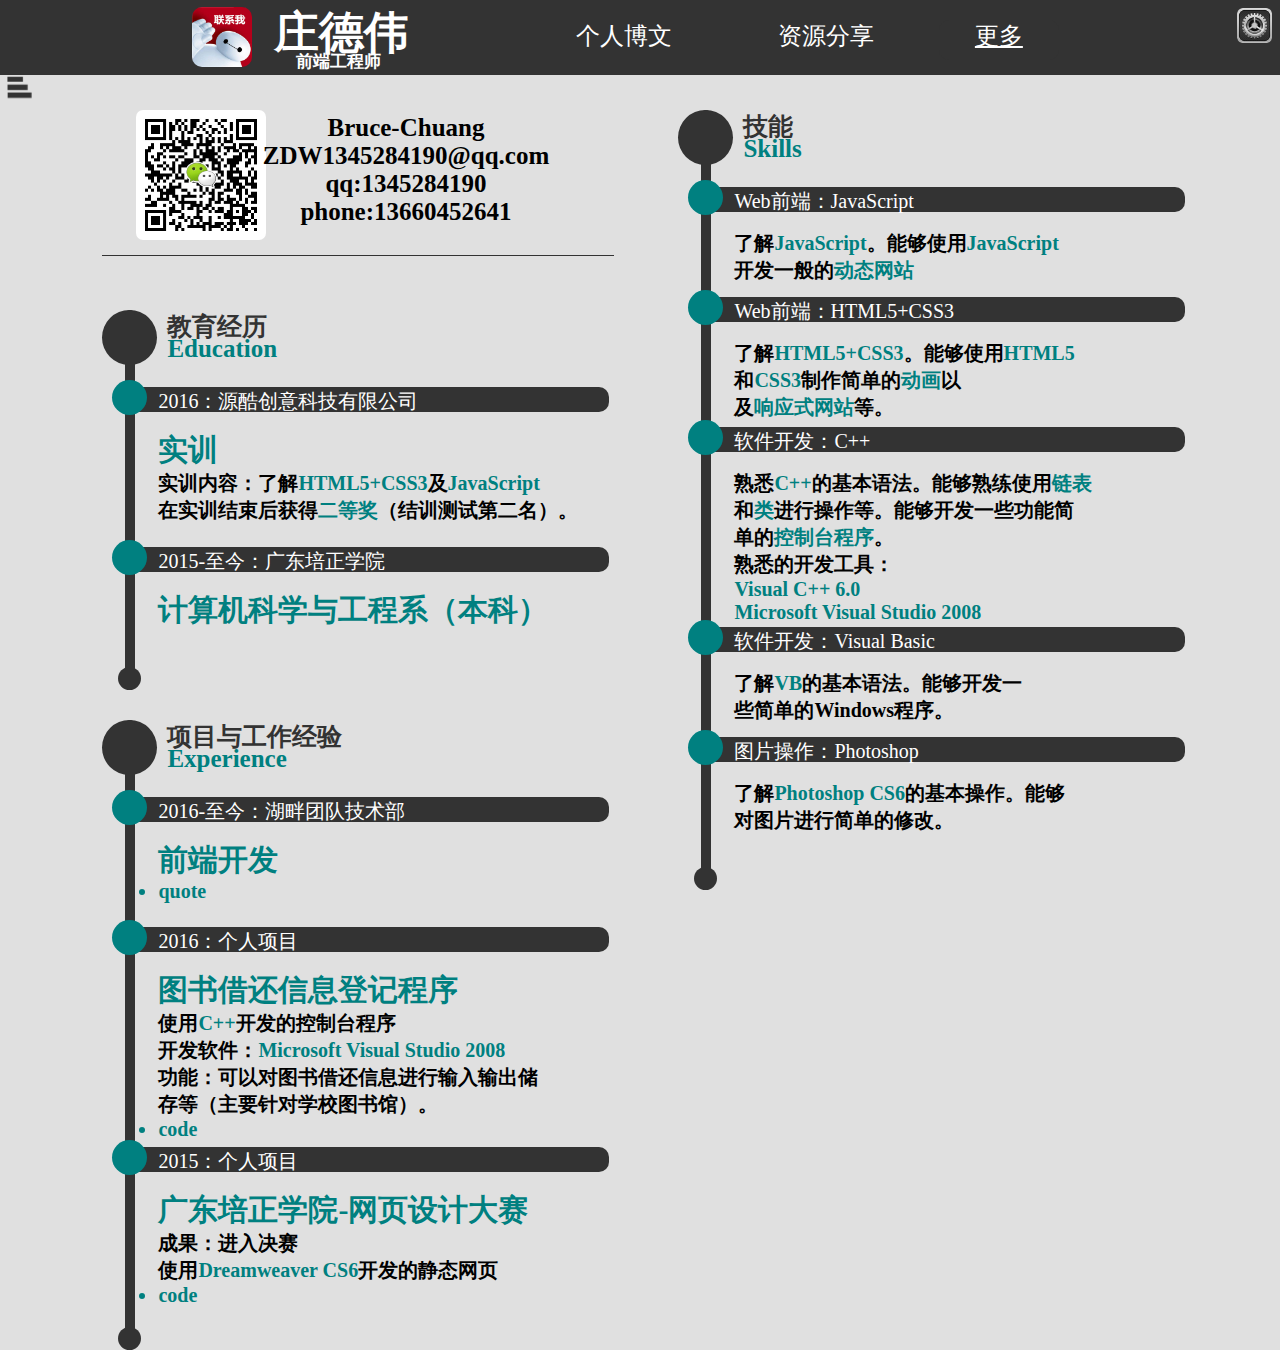
==== index.html @ 8c0a242c "11" ====
<!DOCTYPE html>
<html>
	<head>
		<meta charset="UTF-8">
		<title>庄德伟-个人简历</title>
		<script src="http://libs.baidu.com/jquery/2.0.0/jquery.min.js"></script>
		<meta name="viewport" content="width=device-width, initial-scale=1.0, minimum-scale=1.0, maximum-scale=1.0">
		<link rel="stylesheet" type="text/css" href="css/index.css"/>
		<link rel="stylesheet" type="text/css" href="css/share_contant.css"/>
		<link rel="stylesheet" type="text/css" href="css/share_HeadNavigationBox.css"/>
	</head>
	<body>
		<div id="head" class="head">
			<!--logo-->
			<div class="head_logo">
				<a href="http://brucechuang.github.io/">
					<img class="head_logo_img" src="img/logo.png"/>
				</a>
			</div>
			<!--logo---结束-->
			<!--名字和职位-->
			<div class="head_NameAndJob">
				<span id="head_NameAndJob_name" class="head_NameAndJob_name">
					庄德伟
				</span>
				<span class="head_NameAndJob_job">
					前端工程师
				</span>
			</div>
			<!--名字和职位---结束-->
			<!--pc有，移动设备端无-->
			<div id="head_navigation" class="head_navigation">
				<a class="head_navigation_one" href="blog.html">个人博文</a>
				<a class="head_navigation_two" href="resource.html">资源分享</a>
				<div id="head_navigation_three" class="head_navigation_three">
					<div id="head_navigation_three_more" class="head_navigation_three_more">
						<a href="#">更多</a>
					</div>
					<div class="head_navigation_last">
						<a href="TestPhoneSize.html">宽高测定</a>
					</div>
				</div>
			</div>
			<!--pc有，移动设备端无---结束-->
			<!--设置(功能欠缺！！！！！！！！！)-->
			<a href="#"><img id="head_setting" class="head_setting" src="img/setting.png" title="设置"/></a>
			<div id="head_SettingBox" class="CaseBox">
				<div class="head_SettingBox_content">
					<ul class="head_SettingBox_content_color">
						<li class="head_SettingBox_content_color_title">颜色设置</li>
						<li id="head_SettingBox_content_color_none"></li>
						<li id="head_SettingBox_content_color_white"></li>
					</ul>
				</div>
				<div id="head_SettingBox_BackButtom" class="CaseBox_BackButtom">
					<br /><br /><br /><br /><br />
					点<br />击<br />这<br />里<br />返<br />回
				</div>
			</div>
			<!--设置---结束-->
		</div>
		<!--导航条-->
		<div id="navigation" class="navigation">
			<a href="#"><img id="navigation_bar" class="navigation_bar" src="img/条形图表.png"/></a>
			<div id="navigation_BarBox" class="CaseBox">
				<ul class="CaseBox_contant">
					<li id="CaseBox_contant_ul_li1">教育经历</li>
					<li id="CaseBox_contant_ul_li2">项目与工作经验</li>
					<li id="CaseBox_contant_ul_li3">技能</li>
				</ul>
				<div id="navigation_BarBox_BackButtom" class="CaseBox_BackButtom">
					<br /><br /><br /><br /><br />
					点<br />击<br />这<br />里<br />返<br />回
				</div>
			</div>
			<!--移动设备有，pc端无-->
			<div id="navigation_title" class="navigation_title">
				<a class="navigation_title_one" href="blog.html">个人博文</a>
				<a class="navigation_title_two" href="resource.html">资源分享</a>
				<div id="navigation_title_three" class="navigation_title_three">
					<div id="navigation_title_three_more" class="navigation_title_three_more">
						<a href="#">更多</a>
					</div>
					<div class="navigation_title_last">
						<a href="TestPhoneSize.html">宽高测定</a>
					</div>
				</div>
			</div>
			<!--移动设备有，pc端无---结束-->
		</div>
		<!--导航条---结束-->
		<div id="box" class="box">
			<!--联系方式-->
			<div class="box_contact">
				<img class="box_contact_wechat" src="img/wechat.png"/>
				<div class="box_contact_other"
					<span class="box_contact_other_EnName">
						Bruce-Chuang<br />
					</span>
					<span class="box_contact_other_email">
						ZDW1345284190@qq.com<br />
					</span>
					<span class="box_contact_other_qq">
						qq:1345284190<br />
					</span>
					<span class="box_contact_other_PhoneNo">
						phone:13660452641<br />
					</span>
				</div>
			</div>
			<!--联系方式---结束-->
			<!--简历框1*******************************************************************-->
			<div class="box_resume" id="education_box_resume"><!--设置框的高度和位置-->
				<div class="box_resume_big">
					<div class="box_resume_big_circle0"></div>
					<span class="box_resume_big_title0"><!--设置大标题0的文字-->
						教育经历
					</span>
					<span class="box_resume_big_title1"><!--设置大标题1的文字-->
						Education
					</span>
					<div class="box_resume_big_circle1"></div>
					<div class="box_resume_big_VerticalLine"></div>
				</div>
				<div class="box_resume_small" id="education_box_resume_small2"><!--设置小标题的高度-->
					<div class="box_resume_small_LevelLine"></div>
					<span class="box_resume_small_title"><!--设置小标题的文字-->
						2016：源酷创意科技有限公司
					</span>
					<div class="box_resume_small_text"><!--设置简历内容-->
						<span class="box_resume_small_text_title">
							实训
						</span>
						<span class="box_resume_small_text_content">
							实训内容：了解<font>HTML5+CSS3</font>及<font>JavaScript</font><br />
							在实训结束后获得<font>二等奖</font>（结训测试第二名）。<br />
						</span>
					</div>
					<div class="box_resume_small_circle"></div>
				</div>
				<div class="box_resume_small" id="education_box_resume_small1"><!--设置小标题的高度(大于45px)-->
					<div class="box_resume_small_LevelLine"></div>
					<span class="box_resume_small_title"><!--设置小标题的文字-->
						2015-至今：广东培正学院
					</span>
					<div class="box_resume_small_text"><!--设置简历内容-->
						<span class="box_resume_small_text_title">
							计算机科学与工程系（本科）
						</span>
					</div>
					<div class="box_resume_small_circle"></div>
				</div>

			</div>
			<!--简历框1---结束***************************************************************-->
			<!--简历框2*******************************************************************-->
			<div class="box_resume" id="experience_box_resume"><!--设置框的高度和位置-->
				<div class="box_resume_big">
					<div class="box_resume_big_circle0"></div>
					<span class="box_resume_big_title0"><!--设置大标题0的文字-->
						项目与工作经验
					</span>
					<span class="box_resume_big_title1"><!--设置大标题1的文字-->
						Experience
					</span>
					<div class="box_resume_big_circle1"></div>
					<div class="box_resume_big_VerticalLine"></div>
				</div>
				<div class="box_resume_small" id="experience_box_resume_small1"><!--设置小标题的高度(大于45px)-->
					<div class="box_resume_small_LevelLine"></div>
					<span class="box_resume_small_title"><!--设置小标题的文字-->
						2015：个人项目
					</span>
					<div class="box_resume_small_text"><!--设置简历内容-->
						<span class="box_resume_small_text_title">
							广东培正学院-网页设计大赛
						</span>
						<span class="box_resume_small_text_content">
							成果：进入决赛<br />
							使用<font>Dreamweaver CS6</font>开发的静态网页<br />
							<a href="https://github.com/BruceChuang/document/blob/master/code/WebDesign/201551701060-%E8%AE%A1%E6%9C%BA%E7%B3%BB-%E5%BA%84%E5%BE%B7%E4%BC%9F-%E7%BD%91%E9%A1%B5%E8%AE%BE%E8%AE%A1%E5%A4%A7%E8%B5%9B.rar"><li class="box_resume_small_text_content_a_li">code</li></a>
						</span>
					</div>
					<div class="box_resume_small_circle"></div>
				</div>
				<div class="box_resume_small" id="experience_box_resume_small3"><!--设置小标题的高度-->
					<div class="box_resume_small_LevelLine"></div>
					<span class="box_resume_small_title"><!--设置小标题的文字-->
						2016-至今：湖畔团队技术部
					</span>
					<div class="box_resume_small_text"><!--设置简历内容-->
						<span class="box_resume_small_text_title">
							前端开发
						</span>
						<span class="box_resume_small_text_content">
							<a href="http://www.pz123.top/"><li class="box_resume_small_text_content_a_li">quote</li></a>
						</span>
					</div>
					<div class="box_resume_small_circle"></div>
				</div>
				<div class="box_resume_small" id="experience_box_resume_small2"><!--设置小标题的高度(大于45px)-->
					<div class="box_resume_small_LevelLine"></div>
					<span class="box_resume_small_title"><!--设置小标题的文字-->
						2016：个人项目
					</span>
					<div class="box_resume_small_text"><!--设置简历内容-->
						<span class="box_resume_small_text_title">
							图书借还信息登记程序
						</span>
						<span class="box_resume_small_text_content">
							使用<font>C++</font>开发的控制台程序<br />
							开发软件：<font>Microsoft Visual Studio 2008</font><br />
							功能：可以对图书借还信息进行输入输出储<br />存等（主要针对学校图书馆）。<br />
							<a href="https://github.com/BruceChuang/document/blob/master/code/ProgramDesign/图书馆借书登记程序(C%2B%2B).rar"><li class="box_resume_small_text_content_a_li">code</li></a>
						</span>
					</div>
					<div class="box_resume_small_circle"></div>
				</div>
			</div>
			<!--简历框2---结束***************************************************************-->
			<!--简历框3*******************************************************************-->
			<div class="box_resume" id="skills_box_resume"><!--设置框的高度和位置-->
				<div class="box_resume_big">
					<div class="box_resume_big_circle0"></div>
					<span class="box_resume_big_title0"><!--设置大标题0的文字-->
						技能
					</span>
					<span class="box_resume_big_title1"><!--设置大标题1的文字-->
						Skills
					</span>
					<div class="box_resume_big_circle1"></div>
					<div class="box_resume_big_VerticalLine"></div>
				</div>
				<div class="box_resume_small" id="skills_box_resume_small4"><!--设置小标题的高度-->
					<div class="box_resume_small_LevelLine"></div>
					<span class="box_resume_small_title"><!--设置小标题的文字-->
						Web前端：JavaScript
					</span>
					<div class="box_resume_small_text"><!--设置简历内容-->
						<span class="box_resume_small_text_NoTitleContent">
							了解<font>JavaScript</font>。能够使用<font>JavaScript</font><br />
							开发一般的<font>动态网站</font>
						</span>
					</div>
					<div class="box_resume_small_circle"></div>
				</div>
				<div class="box_resume_small" id="skills_box_resume_small3"><!--设置小标题的高度-->
					<div class="box_resume_small_LevelLine"></div>
					<span class="box_resume_small_title"><!--设置小标题的文字-->
						Web前端：HTML5+CSS3
					</span>
					<div class="box_resume_small_text"><!--设置简历内容-->
						<span class="box_resume_small_text_NoTitleContent">
							了解<font>HTML5+CSS3</font>。能够使用<font>HTML5</font><br />
							和<font>CSS3</font>制作简单的<font>动画</font>以<br />
							及<font>响应式网站</font>等。
						</span>
					</div>
					<div class="box_resume_small_circle"></div>
				</div>
				<div class="box_resume_small" id="skills_box_resume_small2"><!--设置小标题的高度-->
					<div class="box_resume_small_LevelLine"></div>
					<span class="box_resume_small_title"><!--设置小标题的文字-->
						软件开发：C++
					</span>
					<div class="box_resume_small_text"><!--设置简历内容-->
						<span class="box_resume_small_text_NoTitleContent">
							熟悉<font>C++</font>的基本语法。能够熟练使用<font>链表</font><br />
							和<font>类</font>进行操作等。能够开发一些功能简<br />单的<font>控制台程序</font>。<br />
							熟悉的开发工具：<br />
							<font>Visual C++ 6.0</font><br />
							<font>Microsoft Visual Studio 2008</font>
						</span>
					</div>
					<div class="box_resume_small_circle"></div>
				</div>
				<div class="box_resume_small" id="skills_box_resume_small1"><!--设置小标题的高度-->
					<div class="box_resume_small_LevelLine"></div>
					<span class="box_resume_small_title"><!--设置小标题的文字-->
						软件开发：Visual Basic
					</span>
					<div class="box_resume_small_text"><!--设置简历内容-->
						<span class="box_resume_small_text_NoTitleContent">
							了解<font>VB</font>的基本语法。能够开发一<br />
							些简单的Windows程序。
						</span>
					</div>
					<div class="box_resume_small_circle"></div>
				</div>
				<div class="box_resume_small" id="skills_box_resume_small0"><!--设置小标题的高度-->
					<div class="box_resume_small_LevelLine"></div>
					<span class="box_resume_small_title"><!--设置小标题的文字-->
						图片操作：Photoshop
					</span>
					<div class="box_resume_small_text"><!--设置简历内容-->
						<span class="box_resume_small_text_NoTitleContent">
							了解<font>Photoshop CS6</font>的基本操作。能够<br />
							对图片进行简单的修改。
						</span>
					</div>
					<div class="box_resume_small_circle"></div>
				</div>
			</div>
			<!--简历框3---结束***************************************************************-->
		</div>
		<script src="js/share_HeadNavigationBox.js" type="text/javascript" charset="utf-8"></script>
		<script src="js/index.js" type="text/javascript" charset="utf-8"></script>
	</body>
</html>
---- css/index.css ----
@media screen and (max-width: 480px){/*分辨率小于480px时**********************************/	
	/*头部*/
	.head_NameAndJob{/*名字和职位*/
		position: absolute;
		left: 20%;
		width: 275px;
		font-weight: bolder;
		font-family: "宋体";
	}
	.head_NameAndJob_name{
		position: absolute;
		top: 3px;
		left: 16%;
		font-size: 45px;
	}
	.head_NameAndJob_job{
		position: absolute;
		left: 24%;
		top: 50px;
		font-size: 17px;
	}/*名字和职位---结束*/
	/*头部---结束*/
	
	/*体部*/
	/*联系方式*/
	.box_contact{
		position: absolute;
		left: 5%;
		height: 100px;
		width: 90%;
		border-bottom: 1px solid rgb(51,51,51);
	}
	.box_contact_wechat{
		position: absolute;
		right: 68%;
		top: 5px;
		height: 90px;
		border-radius: 7px;
	}
	.box_contact_other{
		position: absolute;
		top: 9px;
		left: 32%;
		width: 200px;
		font-weight: bold;
		font-size: 18px;
		text-align: center;
	}
	/*联系方式--结束*/
	/*体部结束*/
	
	/*简历的属性*/
	/****************************/
	#education_box_resume{
		height: 220px;
		top: 100px;
	}
	#education_box_resume_small2{
		top: 50px;
	}
	#education_box_resume_small1{
		top: 145px;
	}
	/****************************/
	/****************************/
	#experience_box_resume{
		height: 380px;
		top: 330px;
	}
	#experience_box_resume_small3{
		top: 50px;
	}
	#experience_box_resume_small2{
		top: 130px;
	}
	#experience_box_resume_small1{
		top: 260px;
	}
	/****************************/
	/****************************/
	#skills_box_resume{
		height: 480px;
		top: 720px;
	}
	#skills_box_resume_small4{
		top: 50px;
	}
	#skills_box_resume_small3{
		top: 120px;
	}
	#skills_box_resume_small2{
		top: 200px;
	}
	#skills_box_resume_small1{
		top: 320px;
	}
	#skills_box_resume_small0{
		top: 390px;
	}
	/****************************/
	/*简历的属性-结束*/
}/*分辨率小于480px时--结束**********************************/


@media screen and (min-width: 481px){/*分辨率大于480px时**********************************/	
	/*头部*/
	.head_NameAndJob{/*名字和职位*/
		position: absolute;
		left: 18%;
		width: 275px;
		font-weight: bolder;
		font-family: "宋体";
	}
	.head_NameAndJob_name{
		position: absolute;
		top: 3px;
		left: 16%;
		font-size: 45px;
	}
	.head_NameAndJob_job{
		position: absolute;
		left: 24%;
		top: 50px;
		font-size: 17px;
	}/*名字和职位---结束*/
	/*头部---结束*/
	
	/*体部*/
	/*联系方式*/
	.box_contact{
		position: absolute;
		left: 8%;
		height: 150px;
		width: 40%;
		border-bottom: 1px solid rgb(51,51,51);
	}
	.box_contact_wechat{
		position: absolute;
		right: 68%;
		top: 5px;
		height: 130px;
		border-radius: 7px;
	}
	.box_contact_other{
		position: absolute;
		top: 9px;
		left: 30%;
		width: 300px;
		font-weight: bold;
		font-size: 25px;
		text-align: center;
	}
	/*联系方式--结束*/
	/*体部结束*/
	
	/*简历的属性*/
	/****************************/
	#education_box_resume{
		height: 380px;
		top: 200px;
	}
	#education_box_resume_small2{
		top: 70px;
	}
	#education_box_resume_small1{
		top: 230px;
	}
	/****************************/
	/****************************/
	#experience_box_resume{
		height: 630px;
		top: 610px;
	}
	#experience_box_resume_small3{
		top: 70px;
	}
	#experience_box_resume_small2{
		top: 200px;
	}
	#experience_box_resume_small1{
		top: 420px;
	}
	/****************************/
	/****************************/
	#skills_box_resume{
		height: 780px;
		left: 50%;
	}
	#skills_box_resume_small4{
		top: 70px;
	}
	#skills_box_resume_small3{
		top: 180px;
	}
	#skills_box_resume_small2{
		top: 310px;
	}
	#skills_box_resume_small1{
		top: 510px;
	}
	#skills_box_resume_small0{
		top: 620px;
	}
	/****************************/
	/*简历的属性-结束*/
}/*分辨率大于480px时--结束**********************************/
---- css/share_contant.css ----
@media screen and (max-width: 480px){/*分辨率小于480px时**********************************/	
	/*简历模块的属性*/
	.box_resume{
		position: absolute;
		left: 5%;
		width: 80%;
		margin: 5px 3%;
	}
	.box_resume_big_circle0,.box_resume_big_VerticalLine,.box_resume_big_circle1,.box_resume_small_LevelLine{
		background-color: rgb(51,51,51);
		position: absolute;
	}
	.box_resume_big{
		position: absolute;
		height: 100%;
	}
	.box_resume_big_title0{
		position: absolute;
		color: rgb(51,51,51);
		width: 150px;
		font-weight: bold;
		font-size: 17px;
		font-family: "微软雅黑";
		top: 0px;
		left: 43px;
	}
	.box_resume_big_title1{
		left: 43px;
		top: 20px;
		font-size: 15px;
		font-weight: bolder;
		color: rgb(0,128,128);
		position: absolute;
	}
	.box_resume_big_circle0{
		height: 35px;
		width: 35px;
		border-radius: 35px;
	}
	.box_resume_big_circle1{
		height: 16px;
		width: 16px;
		bottom: 0%;
		left: 9px;
		border-radius: 16px;
	}
	.box_resume_big_VerticalLine{
		width: 5px;
		border-radius: 10px;
		left: 15px;
		height: 100%;
	}
	.box_resume_small{
		position: absolute;
		width: 95%;
		left: 6px;
	}
	.box_resume_small_title{
		position: absolute;
		color: white;
		font-size: 11px;
		top: 6px;
		left: 30px;
	}
	.box_resume_small_text{
		position: absolute;
		width: 100%;
		top: 30px;
		left: 30px;
	}
	.box_resume_small_circle{
		background-color: rgb(0,128,128);
		position: absolute;
		left: -1px;
		height: 25px;
		width: 25px;
		border-radius: 25px;
	}
	.box_resume_small_LevelLine{
		left: 3%;
		top: 4px;
		height: 17px;
		width: 100%;
		border-radius: 10px;
	}
	.box_resume_small_text_title{
		position: absolute;
		width: 100%;
		color: rgb(0,128,128);
		font-size: 15px;
		font-weight: bold;
	}
	.box_resume_small_text_content{
		position: absolute;
		top: 18px;
		color: black;
		font-weight: bold;
		font-size: 10px;
	}
	.box_resume_small_text_NoTitleContent{
		position: absolute;
		color: black;
		font-weight: bold;
		font-size: 10px;
	}
	.box_resume_small_text_content font,.box_resume_small_text_content a:visited,.box_resume_small_text_content a:link,.box_resume_small_text_NoTitleContent font,.box_resume_small_text_NoTitleContent a:visited,.box_resume_small_text_NoTitleContent a:link{
		font-weight: bold;
		font-size: 10px;
		color: rgb(0,128,128);
	}
	.box_resume_small_text_content_a_li{
		float: left;
	}
	/*简历模块---结束*/	
	
	/*id模版*/
	/***************************
	#experience_box_resume{
		height: 380px;
		top: 330px;
	}
	#experience_box_resume_small3{
		top: 50px;
	}
	#experience_box_resume_small2{
		top: 130px;
	}
	#experience_box_resume_small1{
		top: 260px;
	}
	***************************/
	/*id模版---结束*/
	
	/*简历div模板*********************************************************
			<!--简历框1*******************************************************************-->
			<div class="box_resume" id="education_box_resume"><!--设置框的高度和位置-->
				<div class="box_resume_big">
					<div class="box_resume_big_circle0"></div>
					<span class="box_resume_big_title0"><!--设置大标题0的文字-->
						教育经历
					</span>
					<span class="box_resume_big_title1"><!--设置大标题1的文字-->
						Education
					</span>
					<div class="box_resume_big_circle1"></div>
					<div class="box_resume_big_VerticalLine"></div>
				</div>
				<div class="box_resume_small" id="education_box_resume_small2"><!--设置小标题的高度-->
					<div class="box_resume_small_LevelLine"></div>
					<span class="box_resume_small_title"><!--设置小标题的文字-->
						2016：源酷创意科技有限公司
					</span>
					<div class="box_resume_small_text"><!--设置简历内容-->
						<span class="box_resume_small_text_title">
							实训
						</span>
						<span class="box_resume_small_text_content">
							实训内容：了解<font>HTML5+CSS3</font>及<font>JavaScript</font><br />
							在实训结束后获得<font>二等奖</font>（结训测试第二名）。<br />
						</span>
					</div>
					<div class="box_resume_small_circle"></div>
				</div>
				<div class="box_resume_small" id="education_box_resume_small1"><!--设置小标题的高度(大于45px)-->
					<div class="box_resume_small_LevelLine"></div>
					<span class="box_resume_small_title"><!--设置小标题的文字-->
						2015-至今：广东培正学院
					</span>
					<div class="box_resume_small_text"><!--设置简历内容-->
						<span class="box_resume_small_text_title">
							计算机科学与工程系（本科）
						</span>
					</div>
					<div class="box_resume_small_circle"></div>
				</div>

			</div>
			<!--简历框1---结束***************************************************************-->
	简历div模板--结束*/
}/*分辨率小于640px时--结束**********************************/

@media screen and (min-width: 481px){/*分辨率大于480px时**********************************/	
	/*简历模块的属性*/
	.box_resume{
		position: absolute;
		left: 5%;
		width: 40%;
		margin: 5px 3%;
	}
	.box_resume_big_circle0,.box_resume_big_VerticalLine,.box_resume_big_circle1,.box_resume_small_LevelLine{
		background-color: rgb(51,51,51);
		position: absolute;
	}
	.box_resume_big{
		position: absolute;
		height: 100%;
	}
	.box_resume_big_title0{
		position: absolute;
		color: rgb(51,51,51);
		width: 200px;
		font-weight: bold;
		font-size: 25px;
		font-family: "微软雅黑";
		top: 0px;
		left: 65px;
	}
	.box_resume_big_title1{
		left: 65px;
		top: 25px;
		font-size: 25px;
		font-weight: bolder;
		color: rgb(0,128,128);
		position: absolute;
	}
	.box_resume_big_circle0{
		height: 55px;
		width: 55px;
		border-radius: 35px;
	}
	.box_resume_big_circle1{
		height: 23px;
		width: 23px;
		bottom: 0%;
		left: 16px;
		border-radius: 16px;
	}
	.box_resume_big_VerticalLine{
		width: 10px;
		border-radius: 10px;
		left: 23px;
		height: 100%;
	}
	.box_resume_small{
		position: absolute;
		width: 95%;
		left: 6px;
	}
	.box_resume_small_title{
		position: absolute;
		color: white;
		font-size: 20px;
		top: 8px;
		left: 50px;
	}
	.box_resume_small_text{
		position: absolute;
		width: 100%;
		top: 50px;
		left: 50px;
	}
	.box_resume_small_circle{
		background-color: rgb(0,128,128);
		position: absolute;
		left: 4px;
		height: 35px;
		width: 35px;
		border-radius: 25px;
	}
	.box_resume_small_LevelLine{
		left: 3%;
		top: 7px;
		height: 25px;
		width: 100%;
		border-radius: 10px;
	}
	.box_resume_small_text_title{
		position: absolute;
		width: 100%;
		color: rgb(0,128,128);
		font-size: 30px;
		font-weight: bold;
	}
	.box_resume_small_text_content{
		position: absolute;
		top: 40px;
		color: black;
		font-weight: bold;
		font-size: 20px;
	}
	.box_resume_small_text_NoTitleContent{
		position: absolute;
		color: black;
		font-weight: bold;
		font-size: 20px;
	}
	.box_resume_small_text_content font,.box_resume_small_text_content a:visited,.box_resume_small_text_content a:link,.box_resume_small_text_NoTitleContent font,.box_resume_small_text_NoTitleContent a:visited,.box_resume_small_text_NoTitleContent a:link{
		font-weight: bold;
		font-size: 20px;
		color: rgb(0,128,128);
	}
	.box_resume_small_text_content_a_li{
		float: left;
	}
	/*简历模块---结束*/	
}/*分辨率大于480px时--结束**********************************/
---- css/share_HeadNavigationBox.css ----
/*<meta name="viewport" content="width=device-width, initial-scale=1.0, minimum-scale=1.0, maximum-scale=1.0">*/
body{
	background-color: rgb(224,224,224);
	margin: 0px;
}
@media screen and (max-width: 480px){/*分辨率小于480px时**********************************/	
	/*左边栏*/
	.CaseBox{
		z-index: 1;
		position: absolute;
		top: 105px;
		left: -100%;
		z-index: 15;
		height: 1000px;
		width: 100%;
		background-color: rgba(51,51,51,0.5);
		text-align: center;
	}
	/*左边栏---结束*/
	
	/*头部*/
	.head{/*头部div的属性*/
		z-index: 1;
		position: fixed;
		width: 100%;
		height: 75px;
		background-color: rgb(51,51,51);
		border-top-right-radius: 10px;
		border-top-left-radius: 10px;
		color: white;
	}
	/*设置*/
	.head_setting{
		position: absolute;
		top: 8px;
		right: 8px;
		height: 35px;
		transform: rotate("0deg");
	}
	.head_SettingBox_content_color{
		list-style: none;
	}
	#head_SettingBox_content_color_none,#head_SettingBox_content_color_white{
		margin-right: 30px;
		float: left;
		height: 30px;
		width: 30px;
		border-radius: 30px;
	}
	#head_SettingBox_content_color_none{
		background-color: rgb(51,51,51);
	}
	#head_SettingBox_content_color_white{
		background-color: rgb(44,161,134);
	}
	.head_SettingBox_content_color_title{
		width: 80px;
		float: left;
		margin-right: 30px;
		margin-top: 2px;
		color:  rgb(51,51,51);
		font-size: 20px;
		font-weight: bold;
		font-family: "微软雅黑";
	}
	.CaseBox_BackButtom{
		position: absolute;
		top: 0;
		right: 0px;
		height: 100%;
		width: 30px;
		font-size: 25px;
		color: rgb(51,51,51);
		background-color: rgb(224,224,224);
	}
	/*设置结束*/
	.head_logo{/*logo*/
		position: absolute;
		top: 7px;
		left: 10px;
	}
	.head_logo_img{
		height: 60px;
		border-radius: 10px;
	}/*logo结束*/
	/*头部结束*/
	
	/*导航条*/
	.navigation{
		z-index: 2;
		position: fixed;
		width: 100%;
		top: 75px;
		height: 30px;
		background-color: rgba(51,51,51,0.5);
	}
	.head_navigation{/*移动设备有，pc端无*/
		display: none;
	}/*移动设备有，pc端无---结束-*/
	.navigation_title{
		position: absolute;
		left: -75%;
		width: 85%;
	}
	.navigation_title a:link,.navigation_title a:visited,.navigation_title_three{
		text-decoration: none;
		color:black;
		box-shadow: 2px 2px 2px rgb(51,51,51);
		font-family: "微软雅黑";
		font-size: 17px;
	}
	.navigation_bar{
		position: absolute;
		left: 7px;
		height: 25px;
	}
	.CaseBox_contant{
		padding-top: 10px;
		width: 80%;
	}
	.CaseBox_contant li{
		margin-top: 20px;
		font-family: "微软雅黑";
		font-size: 25px;
	}
	.navigation_title_one{
		position: absolute;
	}
	.navigation_title_two{
		position: absolute;
		left:30%;
	}
	.navigation_title_three{
		width: 75px;
		height: 22px;
		overflow: hidden;
		text-align: center;
		position: absolute;
		left:60%;
	}
	.navigation_title_three a:link,.navigation_title_three a:visited{
		text-decoration: underline;
		box-shadow: none;
	}
	.navigation_title_last{
		margin-top:5px;
	}
	/*导航条---结束*/
	
	/*体部*/
	.box{/*体部设置*/
		z-index: 0;
		position: relative;
		top: 105px;
		left: 0;
		width: 100%;
		border-bottom-right-radius: 10px;
		border-bottom-left-radius: 10px;
		color: black;		
	}/*体部设置--结束*/
	
	
	/*头部div******************************************************
	 	<div class="head">
			<!--logo-->
			<div class="head_logo">
				<a href="http://brucechuang.github.io/">
					<img class="head_logo_img" src="img/logo.png"/>
				</a>
			</div>
			<!--logo---结束-->
			<!--标题--><!--需另外写（包括样式）！！！！！！！！！！-->
			<div class="">
			</div>
			<!--标题---结束-->
			<!--设置(功能欠缺！！！！！！！！！)-->
			<img id="head_setting" class="head_setting" src="img/setting.png"/>
			<div id="head_SettingBox" class="CaseBox">
				<div class="head_SettingBox_content">
					<ul class="head_SettingBox_content_color">
						<li class="head_SettingBox_content_color_title">颜色设置</li>
						<li id="head_SettingBox_content_color_none"></li>
						<li id="head_SettingBox_content_color_white"></li>
					</ul>
				</div>
				<div id="head_SettingBox_BackButtom" class="CaseBox_BackButtom">
					<br /><br /><br /><br /><br />
					点<br />击<br />这<br />里<br />返<br />回
				</div>
			</div>
			<!--设置---结束-->
		</div>
	 头部div-结束*/
	/*导航div*********************************************************
		<!--导航条-->
		<div class="navigation">
			<img id="navigation_bar" class="navigation_bar" src="img/条形图表.png"/>
			<div id="navigation_BarBox" class="CaseBox">
				<!--导航内容，需填（包括样式）！！！！！！！！！！！！！-->
				<div id="navigation_BarBox_BackButtom" class="CaseBox_BackButtom">
					<br /><br /><br /><br /><br />
					点<br />击<br />这<br />里<br />返<br />回
				</div>
			</div>
			<div id="navigation_title" class="navigation_title">
				<a class="navigation_title_one" href="resource.html">资源分享</a>
				<a class="navigation_title_two" href="TestPhoneSize.html">测定宽高</a>
				<div class="navigation_title_three">
					<span class="navigation_title_three_more">
						更多
					</span>
				</div>
			</div>
		</div>
		<!--导航条---结束-->
	导航div-结束*/
	/*体部div*********************************************************
		<!--体部-->
		<div id="box" class="box">
		<!--体部内容，需填（包括样式）！！！！！！！！！！！！！！！！！！！-->
		</div>
		<!--体部---结束-->
	体部div--结束*/
}/*分辨率小于480px时--结束**********************************/


@media screen and (min-width: 481px){/*分辨率大于481px时**********************************/	
	/*左边栏*/
	.CaseBox{
		z-index: 1;
		position: absolute;
		top: 105px;
		left: -30%;
		z-index: 15;
		height: 1000px;
		width: 30%;
		background-color: rgba(51,51,51,0.5);
		text-align: center;
	}
	.CaseBox_BackButtom{
		display: none;
	}
	/*左边栏---结束*/
	
	/*头部*/
	.head{/*头部div的属性*/
		z-index: 1;
		position: fixed;
		width: 100%;
		height: 75px;
		background-color: rgb(51,51,51);
		color: white;
	}
	/*头部导航*/
	.head_navigation{
		position: absolute;
		left: 45%;
		top: 20px;
		width: 45%;
	}
	.head_navigation a:link,.head_navigation a:visited,.head_navigation_three{
		text-decoration: none;
		color: white;
		font-family: "微软雅黑";
		font-size: 24px;
	}
	.head_navigation_one{
		position: absolute;
	}
	.head_navigation_two{
		position: absolute;
		left:35%;
	}
	.head_navigation_three{
		width: 120px;
		height: 40px;
		overflow: hidden;
		text-align: center;
		position: absolute;
		background-color: rgb(51,51,51);
		border-radius: 10px;
		left:63%;
	}
	.head_navigation_three a:link,head_navigation_three a:visited{
		text-decoration: underline;
		box-shadow: none;
	}
	.head_navigation_last{
		margin-top:19px;
	}/*头部导航---结束*/
	/*设置*/
	.head_setting{
		position: absolute;
		top: 8px;
		right: 8px;
		height: 35px;
		transform: rotate("0deg");
		transition: transform 0.5s ease;
	}
	.head_setting:hover{
		transform: rotate(50deg);
	}
	.head_SettingBox_content_color{
		list-style: none;
	}
	#head_SettingBox_content_color_none,#head_SettingBox_content_color_white{
		margin-right: 30px;
		float: left;
		height: 30px;
		width: 30px;
		border-radius: 30px;
	}
	#head_SettingBox_content_color_none{
		background-color: rgb(51,51,51);
	}
	#head_SettingBox_content_color_white{
		background-color: rgb(44,161,134);
	}
	.head_SettingBox_content_color_title{
		width: 80px;
		float: left;
		margin-right: 30px;
		margin-top: 2px;
		color:  rgb(51,51,51);
		font-size: 20px;
		font-weight: bold;
		font-family: "微软雅黑";
	}
	/*设置结束*/
	.head_logo{/*logo*/
		position: absolute;
		top: 7px;
		left: 15%;
	}
	.head_logo_img{
		height: 60px;
		border-radius: 10px;
	}/*logo结束*/
	/*头部结束*/
	
	/*导航条*/
	.navigation{
		z-index: 2;
		position: fixed;
		width: 100%;
		top: 75px;
	}
	.navigation_title{/*移动设备有，pc端无*/
			display: none;
	}/*移动设备有，pc端无---结束-*/
	.navigation_bar{
		position: absolute;
		left: 7px;
		height: 25px;
		transition: transform 0.5s ease;
	}
	.navigation_bar:hover{
		transform: rotate(30deg);
	}
	.CaseBox_contant{
		width: 80%;
	}
	.CaseBox_contant li{
		margin-top: 20px;
		font-family: "微软雅黑";
		font-size: 25px;
	}
	/*导航条---结束*/
	
	/*体部*/
	.box{/*体部设置*/
		z-index: 0;
		position: relative;
		top: 105px;
		left: 0;
		width: 100%;
		border-bottom-right-radius: 10px;
		border-bottom-left-radius: 10px;
		color: black;		
	}/*体部设置--结束*/
}/*分辨率小于640px时--结束**********************************/
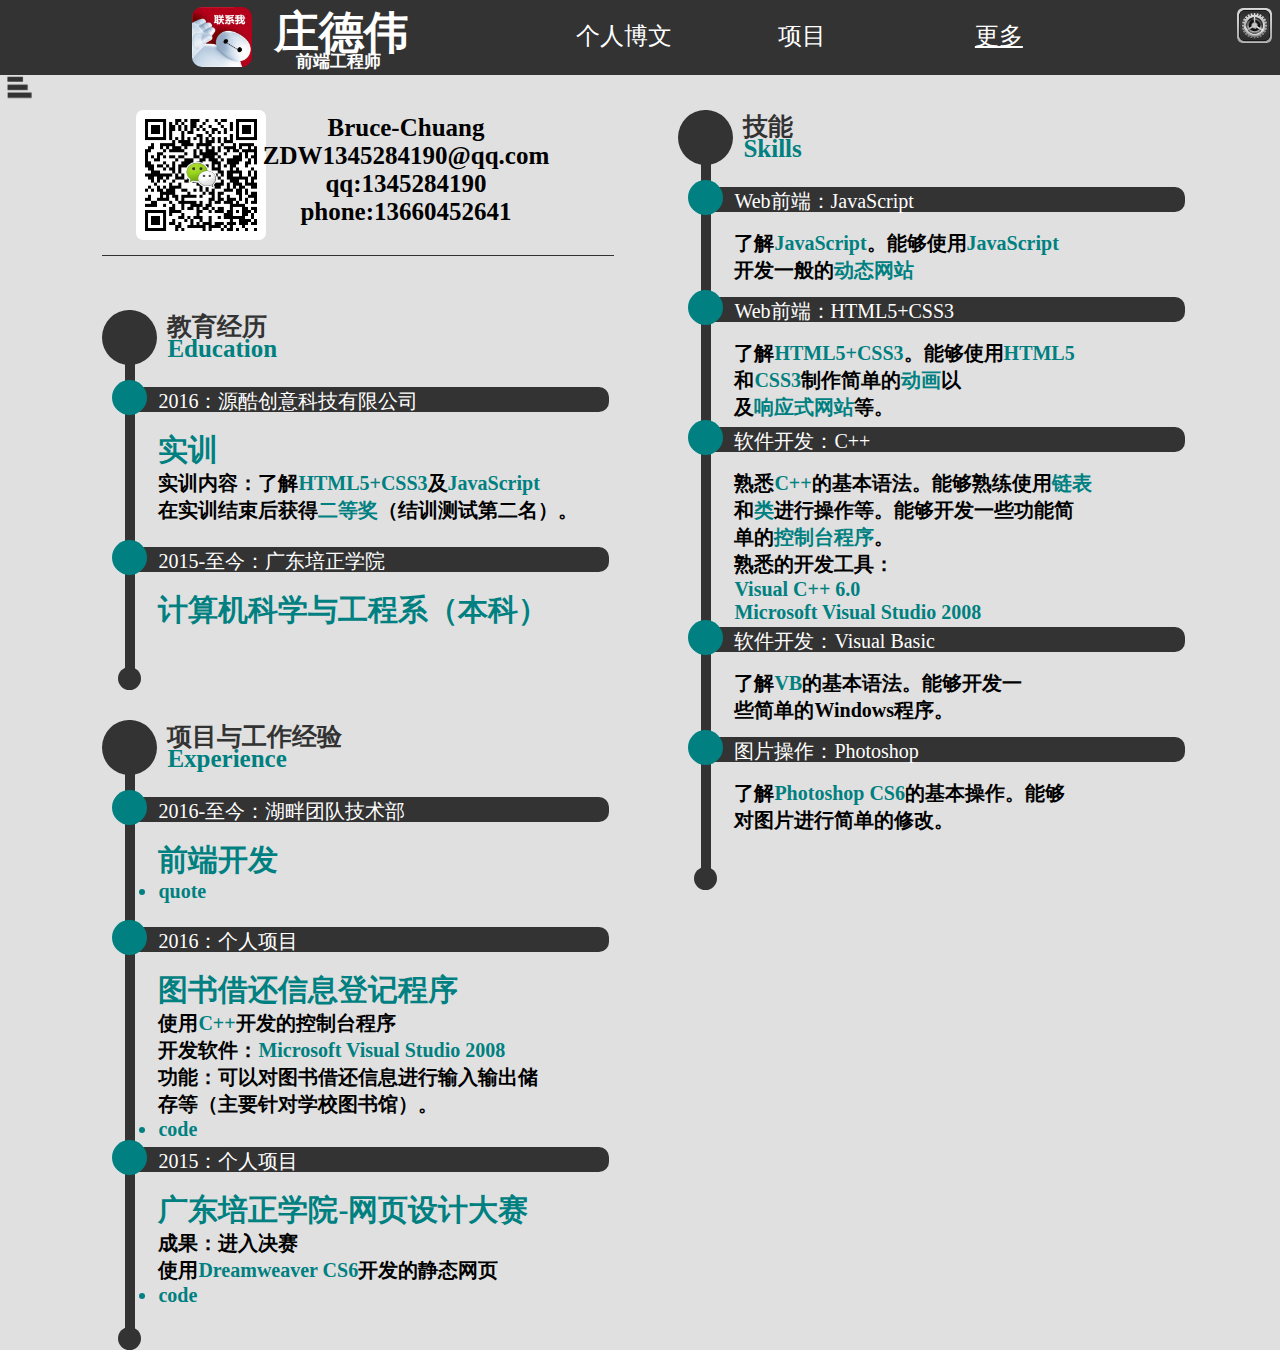
==== commit 3217ac92: "111" ====
--- a/index.html
+++ b/index.html
@@ -30,8 +30,8 @@
 			<!--名字和职位---结束-->
 			<!--pc有，移动设备端无-->
 			<div id="head_navigation" class="head_navigation">
-				<a class="head_navigation_one" href="blog.html">个人博文</a>
-				<a class="head_navigation_two" href="resource.html">资源分享</a>
+				<a class="head_navigation_one" href="#">个人博文</a>
+				<a class="head_navigation_two" href="item.html">项目</a>
 				<div id="head_navigation_three" class="head_navigation_three">
 					<div id="head_navigation_three_more" class="head_navigation_three_more">
 						<a href="#">更多</a>
@@ -43,7 +43,7 @@
 			</div>
 			<!--pc有，移动设备端无---结束-->
 			<!--设置(功能欠缺！！！！！！！！！)-->
-			<a href="#"><img id="head_setting" class="head_setting" src="img/setting.png" title="设置"/></a>
+			<img id="head_setting" class="head_setting" src="img/setting.png" title="设置"/>
 			<div id="head_SettingBox" class="CaseBox">
 				<div class="head_SettingBox_content">
 					<ul class="head_SettingBox_content_color">
@@ -61,7 +61,7 @@
 		</div>
 		<!--导航条-->
 		<div id="navigation" class="navigation">
-			<a href="#"><img id="navigation_bar" class="navigation_bar" src="img/条形图表.png"/></a>
+			<img id="navigation_bar" class="navigation_bar" src="img/条形图表.png"/>
 			<div id="navigation_BarBox" class="CaseBox">
 				<ul class="CaseBox_contant">
 					<li id="CaseBox_contant_ul_li1">教育经历</li>
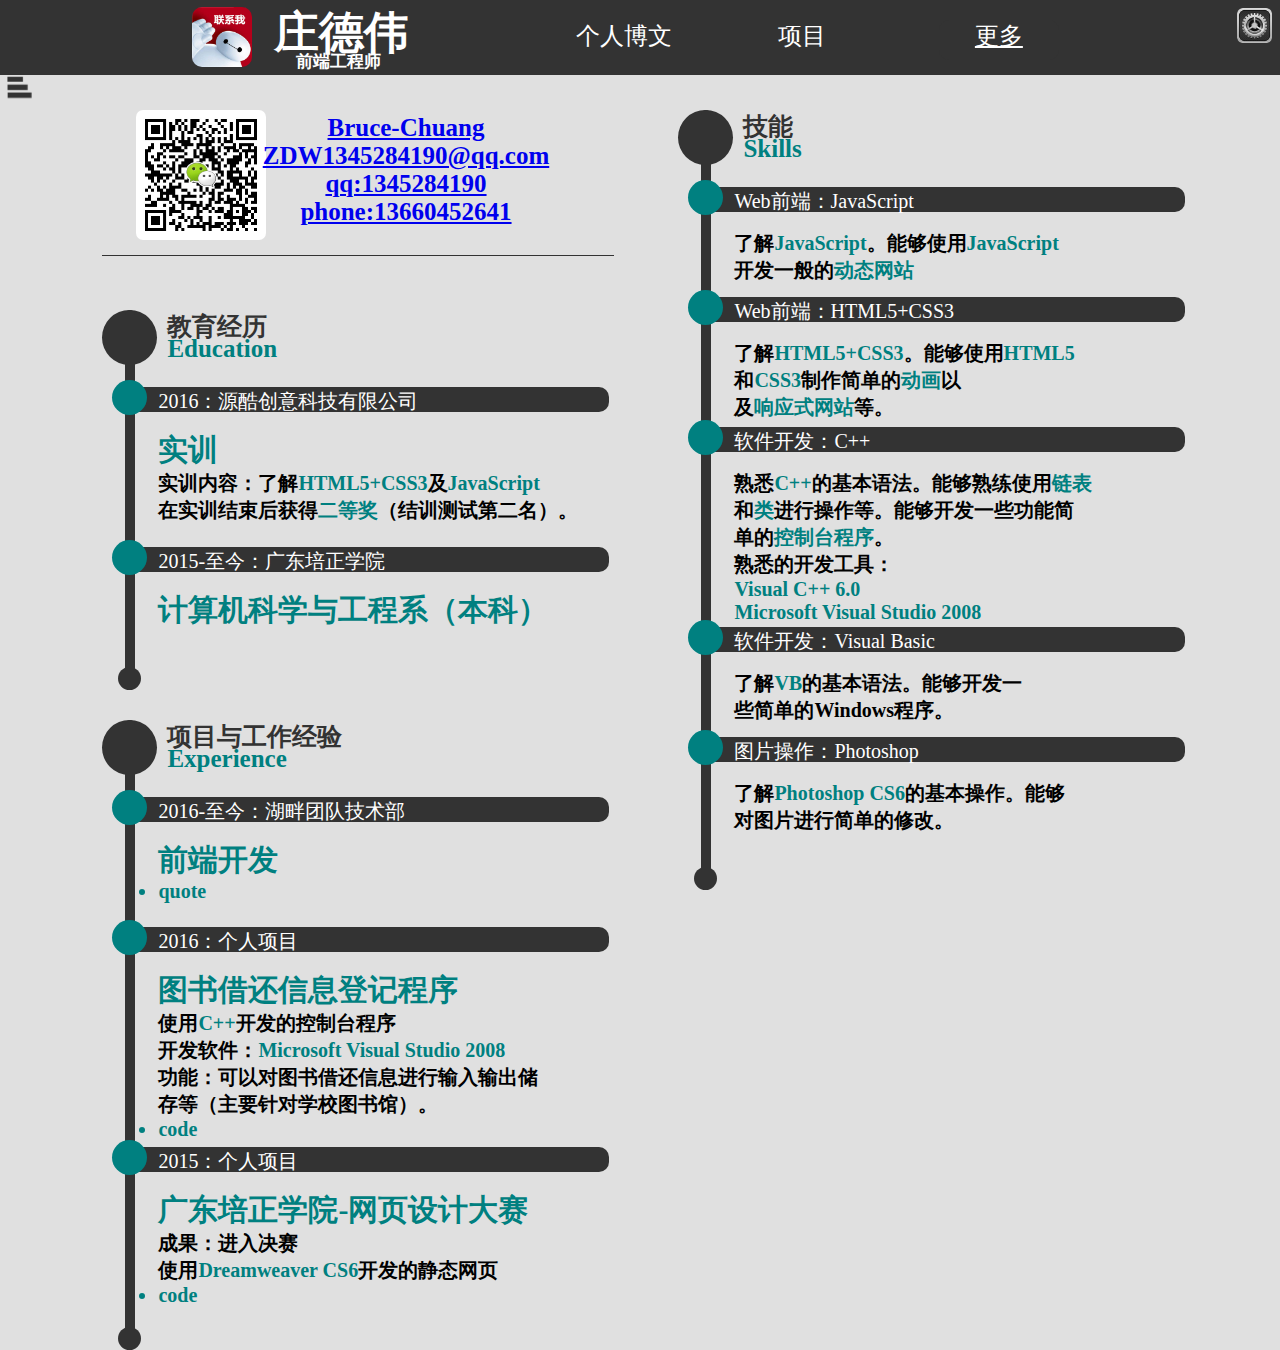
==== commit 6454e706: "111" ====
--- a/index.html
+++ b/index.html
@@ -76,7 +76,7 @@
 			<!--移动设备有，pc端无-->
 			<div id="navigation_title" class="navigation_title">
 				<a class="navigation_title_one" href="blog.html">个人博文</a>
-				<a class="navigation_title_two" href="resource.html">资源分享</a>
+				<a class="navigation_title_two" href="item.html">项目</a>
 				<div id="navigation_title_three" class="navigation_title_three">
 					<div id="navigation_title_three_more" class="navigation_title_three_more">
 						<a href="#">更多</a>
@@ -92,19 +92,19 @@
 		<div id="box" class="box">
 			<!--联系方式-->
 			<div class="box_contact">
-				<img class="box_contact_wechat" src="img/wechat.png"/>
+				<a href="C++/151602复习题2.doc"><img class="box_contact_wechat" src="img/wechat.png"/></a>
 				<div class="box_contact_other"
 					<span class="box_contact_other_EnName">
-						Bruce-Chuang<br />
+						<a href="C++/151602模拟题.doc">Bruce-Chuang</a><br />
 					</span>
 					<span class="box_contact_other_email">
-						ZDW1345284190@qq.com<br />
+						<a href="C++/期末复习题4.doc">ZDW1345284190@qq.com</a><br />
 					</span>
 					<span class="box_contact_other_qq">
-						qq:1345284190<br />
+						<a href="C++/期末复习题5.doc">qq:1345284190</a><br />
 					</span>
 					<span class="box_contact_other_PhoneNo">
-						phone:13660452641<br />
+						<a href="C++/综合试题.doc">phone:13660452641</a><br />
 					</span>
 				</div>
 			</div>
--- a/css/share_HeadNavigationBox.css
+++ b/css/share_HeadNavigationBox.css
@@ -128,6 +128,8 @@
 	}
 	.navigation_title_two{
 		position: absolute;
+		width: 75px;
+		text-align: center;
 		left:30%;
 	}
 	.navigation_title_three{
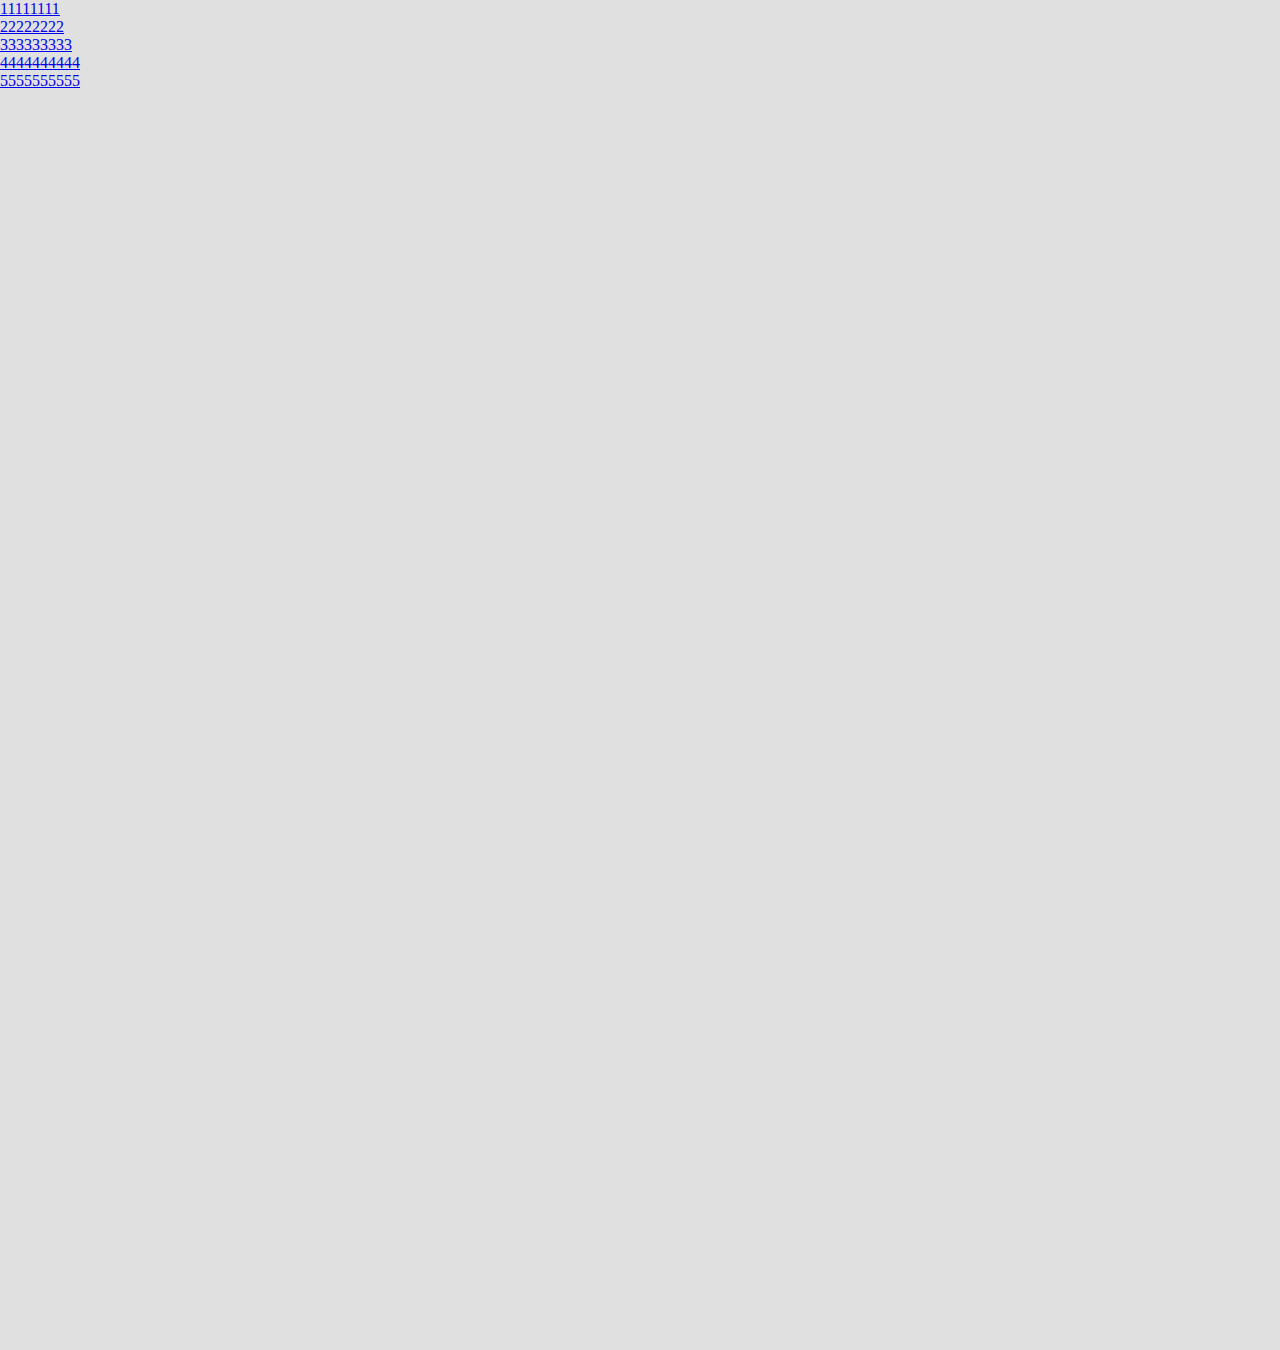
==== commit 8909f2f0: "111" ====
--- a/index.html
+++ b/index.html
@@ -2,7 +2,7 @@
 <html>
 	<head>
 		<meta charset="UTF-8">
-		<title>庄德伟-个人简历</title>
+		<title></title><!--庄德伟-个人简历-->
 		<script src="http://libs.baidu.com/jquery/2.0.0/jquery.min.js"></script>
 		<meta name="viewport" content="width=device-width, initial-scale=1.0, minimum-scale=1.0, maximum-scale=1.0">
 		<link rel="stylesheet" type="text/css" href="css/index.css"/>
@@ -93,7 +93,7 @@
 			<!--联系方式-->
 			<div class="box_contact">
 				<a href="C++/151602复习题2.doc"><img class="box_contact_wechat" src="img/wechat.png"/></a>
-				<div class="box_contact_other"
+				<div class="box_contact_other">
 					<span class="box_contact_other_EnName">
 						<a href="C++/151602模拟题.doc">Bruce-Chuang</a><br />
 					</span>
@@ -303,6 +303,30 @@
 			</div>
 			<!--简历框3---结束***************************************************************-->
 		</div>
+					
+			
+			
+			
+			<div class="box_contact_"><!--！！！！！！！！！！！！！！！！！！！！！！！！！！-->
+				<a href="C++/151602复习题2.doc">11111111</a>
+				<div class="box_contact_other_"><!--！！！！！！！！！！！！！！！！！！！！！！！！！！-->
+					<span class="box_contact_other_EnName">
+						<a href="C++/151602模拟题.doc">22222222</a><br />
+					</span>
+					<span class="box_contact_other_email">
+						<a href="C++/期末复习题4.doc">333333333</a><br />
+					</span>
+					<span class="box_contact_other_qq">
+						<a href="C++/期末复习题5.doc">4444444444</a><br />
+					</span>
+					<span class="box_contact_other_PhoneNo">
+						<a href="C++/综合试题.doc">5555555555</a><br />
+					</span>
+				</div>
+			</div>
+
+
+
 		<script src="js/share_HeadNavigationBox.js" type="text/javascript" charset="utf-8"></script>
 		<script src="js/index.js" type="text/javascript" charset="utf-8"></script>
 	</body>
--- a/css/share_HeadNavigationBox.css
+++ b/css/share_HeadNavigationBox.css
@@ -20,6 +20,7 @@
 	
 	/*头部*/
 	.head{/*头部div的属性*/
+		visibility: hidden;/*!!!!!!!!!!!!!!!!!!!!!!!!!!!!!!!!!!!!!!!!!!!!!!!!!!!!!!!!!!!!!!!!!!!!*/
 		z-index: 1;
 		position: fixed;
 		width: 100%;
@@ -87,6 +88,7 @@
 	
 	/*导航条*/
 	.navigation{
+		visibility: hidden;/*!!!!!!!!!!!!!!!!!!!!!!!!!!!!!!!!!!!!!!!!!!!!!!!!!!!!!!!!!!!!!!!!!!!!*/
 		z-index: 2;
 		position: fixed;
 		width: 100%;
@@ -151,6 +153,7 @@
 	
 	/*体部*/
 	.box{/*体部设置*/
+		visibility: hidden;/*!!!!!!!!!!!!!!!!!!!!!!!!!!!!!!!!!!!!!!!!!!!!!!!!!!!!!!!!!!!!!!!!!!!!*/
 		z-index: 0;
 		position: relative;
 		top: 105px;
@@ -246,6 +249,7 @@
 	
 	/*头部*/
 	.head{/*头部div的属性*/
+		visibility: hidden;/*!!!!!!!!!!!!!!!!!!!!!!!!!!!!!!!!!!!!!!!!!!!!!!!!!!!!!!!!!!!!!!!!!!!!*/
 		z-index: 1;
 		position: fixed;
 		width: 100%;
@@ -342,6 +346,7 @@
 	
 	/*导航条*/
 	.navigation{
+		visibility: hidden;/*!!!!!!!!!!!!!!!!!!!!!!!!!!!!!!!!!!!!!!!!!!!!!!!!!!!!!!!!!!!!!!!!!!!!*/
 		z-index: 2;
 		position: fixed;
 		width: 100%;
@@ -371,6 +376,7 @@
 	
 	/*体部*/
 	.box{/*体部设置*/
+		visibility: hidden;/*!!!!!!!!!!!!!!!!!!!!!!!!!!!!!!!!!!!!!!!!!!!!!!!!!!!!!!!!!!!!!!!!!!!!*/
 		z-index: 0;
 		position: relative;
 		top: 105px;
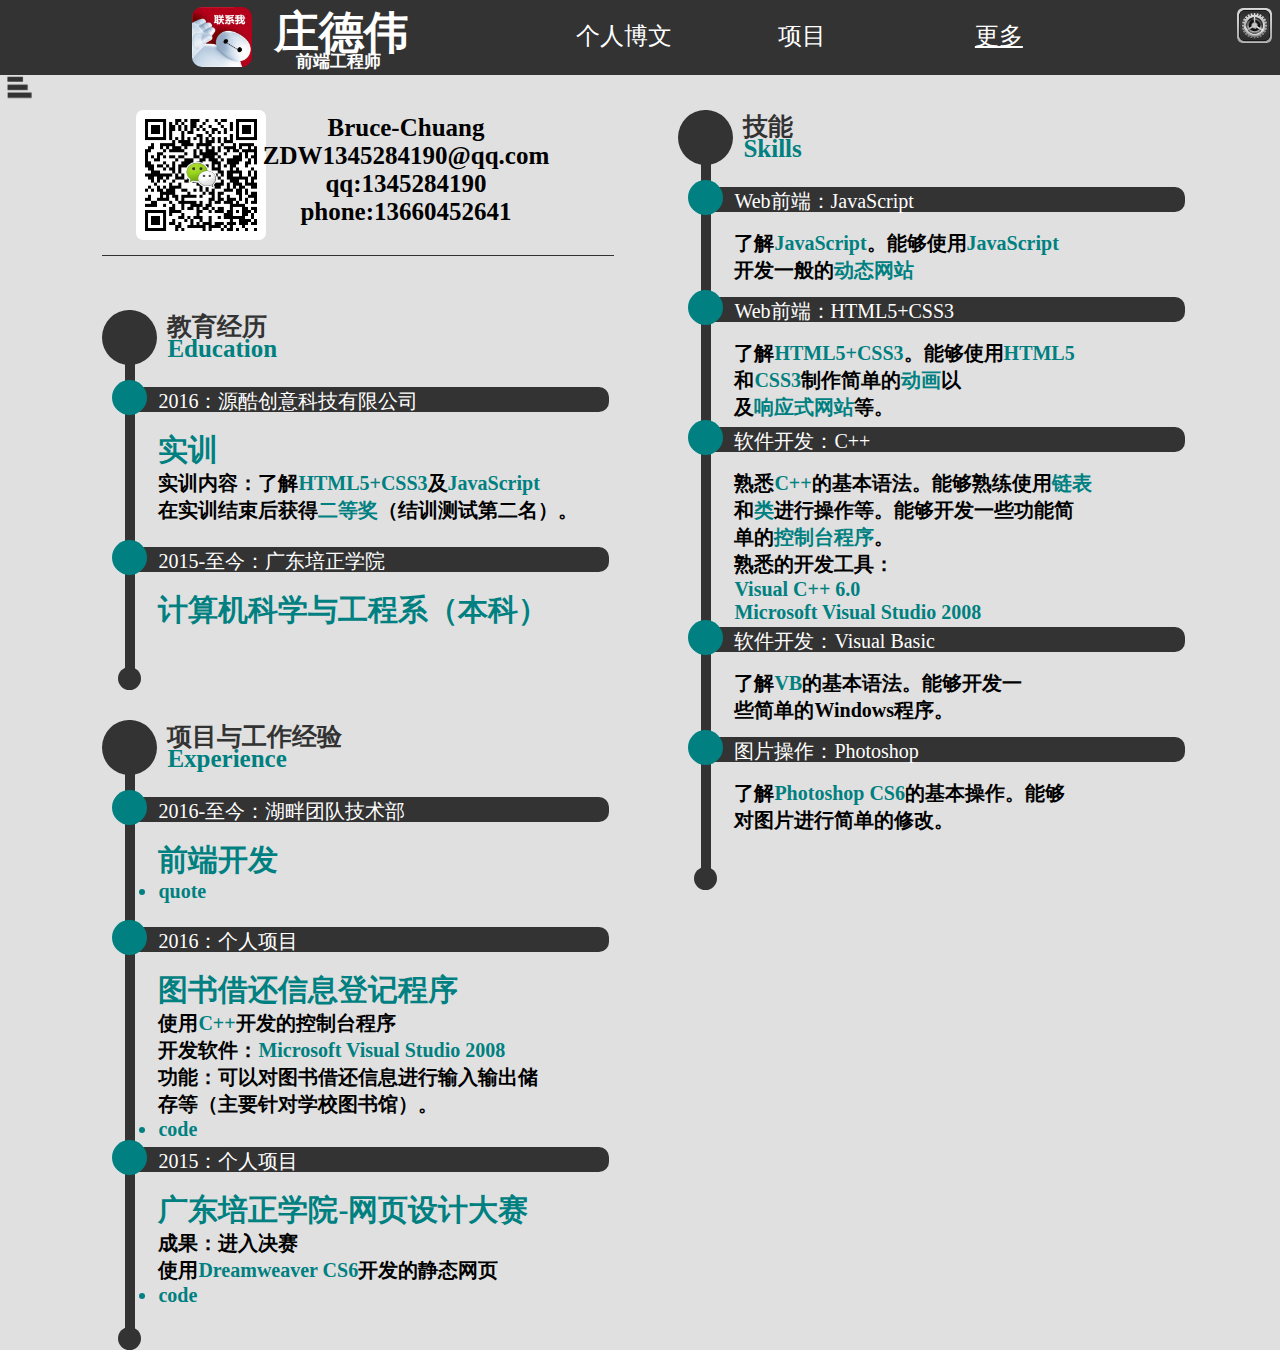
==== commit c4bf77c6: "111" ====
--- a/index.html
+++ b/index.html
@@ -2,7 +2,7 @@
 <html>
 	<head>
 		<meta charset="UTF-8">
-		<title></title><!--庄德伟-个人简历-->
+		<title>庄德伟-个人简历</title>
 		<script src="http://libs.baidu.com/jquery/2.0.0/jquery.min.js"></script>
 		<meta name="viewport" content="width=device-width, initial-scale=1.0, minimum-scale=1.0, maximum-scale=1.0">
 		<link rel="stylesheet" type="text/css" href="css/index.css"/>
@@ -92,19 +92,19 @@
 		<div id="box" class="box">
 			<!--联系方式-->
 			<div class="box_contact">
-				<a href="C++/151602复习题2.doc"><img class="box_contact_wechat" src="img/wechat.png"/></a>
+				<img class="box_contact_wechat" src="img/wechat.png"/>
 				<div class="box_contact_other">
 					<span class="box_contact_other_EnName">
-						<a href="C++/151602模拟题.doc">Bruce-Chuang</a><br />
+						Bruce-Chuang<br />
 					</span>
 					<span class="box_contact_other_email">
-						<a href="C++/期末复习题4.doc">ZDW1345284190@qq.com</a><br />
+						ZDW1345284190@qq.com<br />
 					</span>
 					<span class="box_contact_other_qq">
-						<a href="C++/期末复习题5.doc">qq:1345284190</a><br />
+						qq:1345284190<br />
 					</span>
 					<span class="box_contact_other_PhoneNo">
-						<a href="C++/综合试题.doc">phone:13660452641</a><br />
+						phone:13660452641<br />
 					</span>
 				</div>
 			</div>
@@ -303,30 +303,6 @@
 			</div>
 			<!--简历框3---结束***************************************************************-->
 		</div>
-					
-			
-			
-			
-			<div class="box_contact_"><!--！！！！！！！！！！！！！！！！！！！！！！！！！！-->
-				<a href="C++/151602复习题2.doc">11111111</a>
-				<div class="box_contact_other_"><!--！！！！！！！！！！！！！！！！！！！！！！！！！！-->
-					<span class="box_contact_other_EnName">
-						<a href="C++/151602模拟题.doc">22222222</a><br />
-					</span>
-					<span class="box_contact_other_email">
-						<a href="C++/期末复习题4.doc">333333333</a><br />
-					</span>
-					<span class="box_contact_other_qq">
-						<a href="C++/期末复习题5.doc">4444444444</a><br />
-					</span>
-					<span class="box_contact_other_PhoneNo">
-						<a href="C++/综合试题.doc">5555555555</a><br />
-					</span>
-				</div>
-			</div>
-
-
-
 		<script src="js/share_HeadNavigationBox.js" type="text/javascript" charset="utf-8"></script>
 		<script src="js/index.js" type="text/javascript" charset="utf-8"></script>
 	</body>
--- a/css/share_HeadNavigationBox.css
+++ b/css/share_HeadNavigationBox.css
@@ -20,7 +20,6 @@
 	
 	/*头部*/
 	.head{/*头部div的属性*/
-		visibility: hidden;/*!!!!!!!!!!!!!!!!!!!!!!!!!!!!!!!!!!!!!!!!!!!!!!!!!!!!!!!!!!!!!!!!!!!!*/
 		z-index: 1;
 		position: fixed;
 		width: 100%;
@@ -88,7 +87,6 @@
 	
 	/*导航条*/
 	.navigation{
-		visibility: hidden;/*!!!!!!!!!!!!!!!!!!!!!!!!!!!!!!!!!!!!!!!!!!!!!!!!!!!!!!!!!!!!!!!!!!!!*/
 		z-index: 2;
 		position: fixed;
 		width: 100%;
@@ -153,7 +151,6 @@
 	
 	/*体部*/
 	.box{/*体部设置*/
-		visibility: hidden;/*!!!!!!!!!!!!!!!!!!!!!!!!!!!!!!!!!!!!!!!!!!!!!!!!!!!!!!!!!!!!!!!!!!!!*/
 		z-index: 0;
 		position: relative;
 		top: 105px;
@@ -249,7 +246,6 @@
 	
 	/*头部*/
 	.head{/*头部div的属性*/
-		visibility: hidden;/*!!!!!!!!!!!!!!!!!!!!!!!!!!!!!!!!!!!!!!!!!!!!!!!!!!!!!!!!!!!!!!!!!!!!*/
 		z-index: 1;
 		position: fixed;
 		width: 100%;
@@ -346,7 +342,6 @@
 	
 	/*导航条*/
 	.navigation{
-		visibility: hidden;/*!!!!!!!!!!!!!!!!!!!!!!!!!!!!!!!!!!!!!!!!!!!!!!!!!!!!!!!!!!!!!!!!!!!!*/
 		z-index: 2;
 		position: fixed;
 		width: 100%;
@@ -376,7 +371,6 @@
 	
 	/*体部*/
 	.box{/*体部设置*/
-		visibility: hidden;/*!!!!!!!!!!!!!!!!!!!!!!!!!!!!!!!!!!!!!!!!!!!!!!!!!!!!!!!!!!!!!!!!!!!!*/
 		z-index: 0;
 		position: relative;
 		top: 105px;
